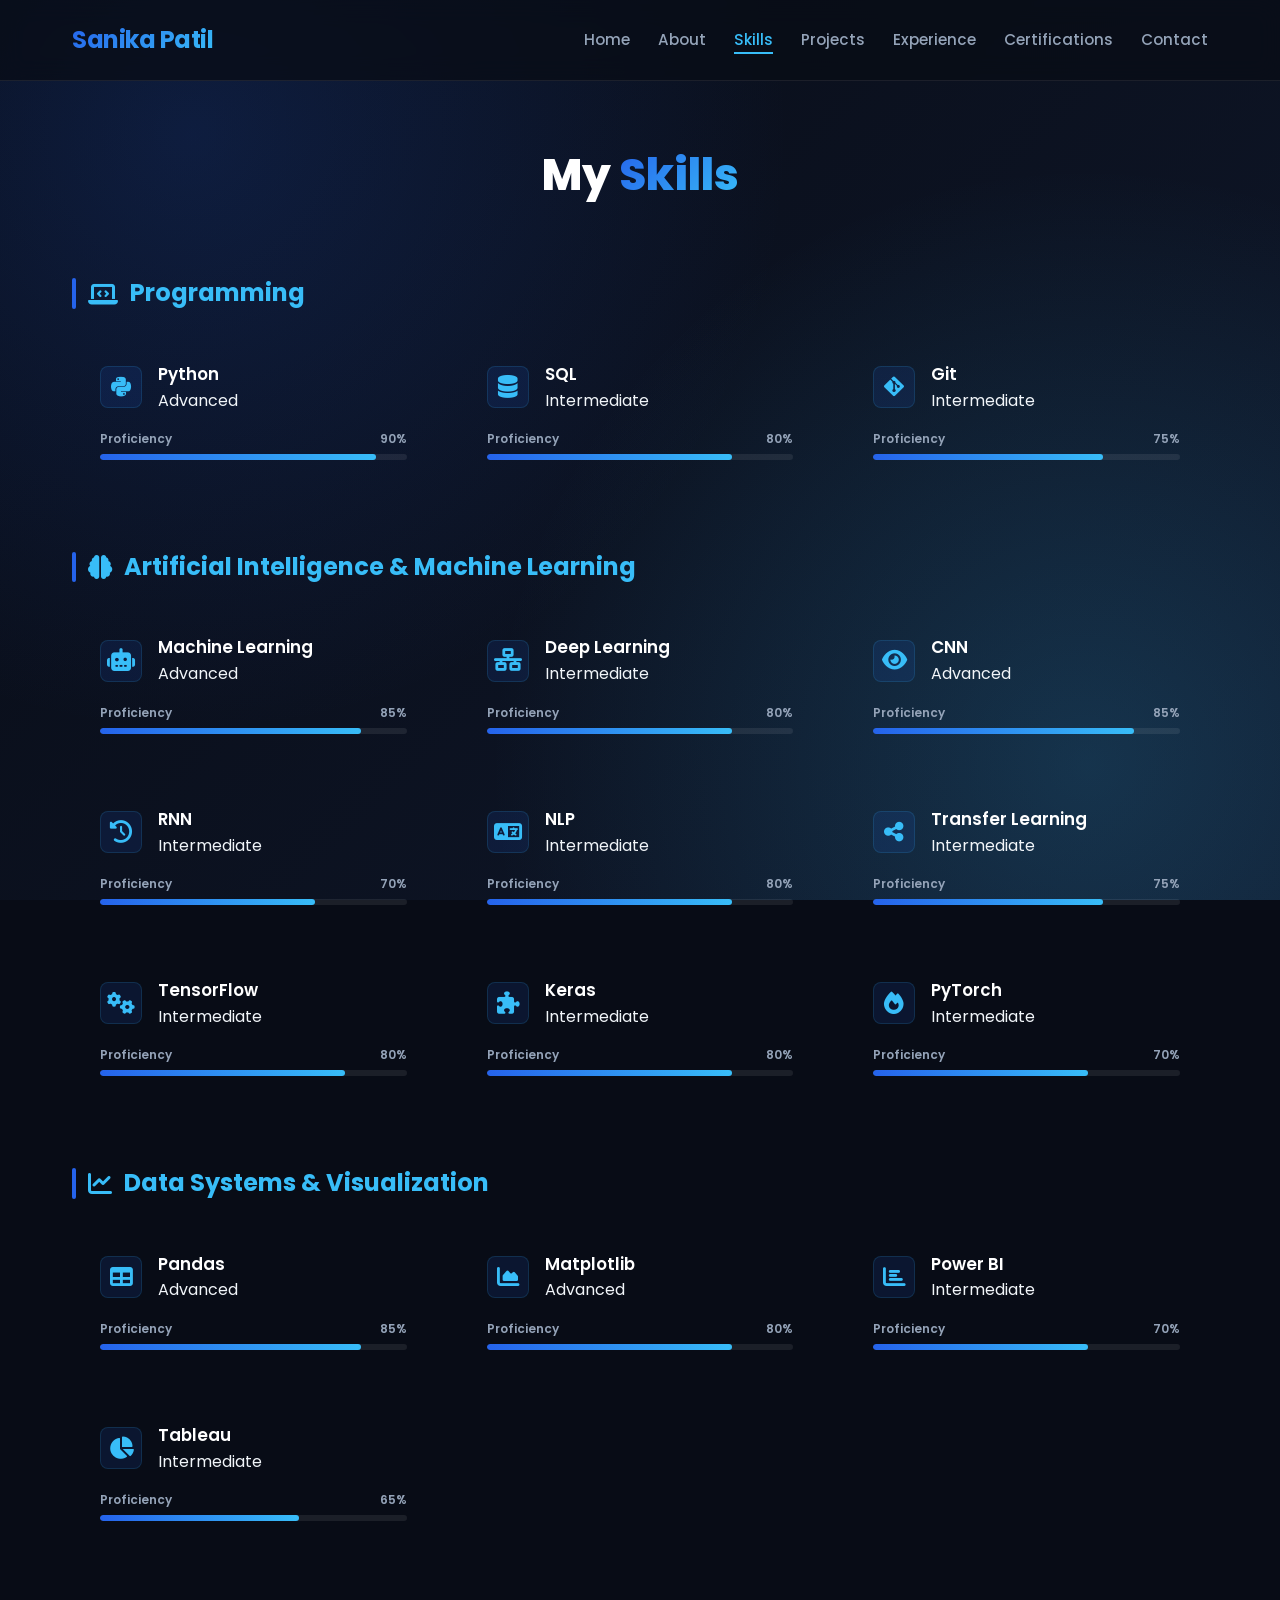
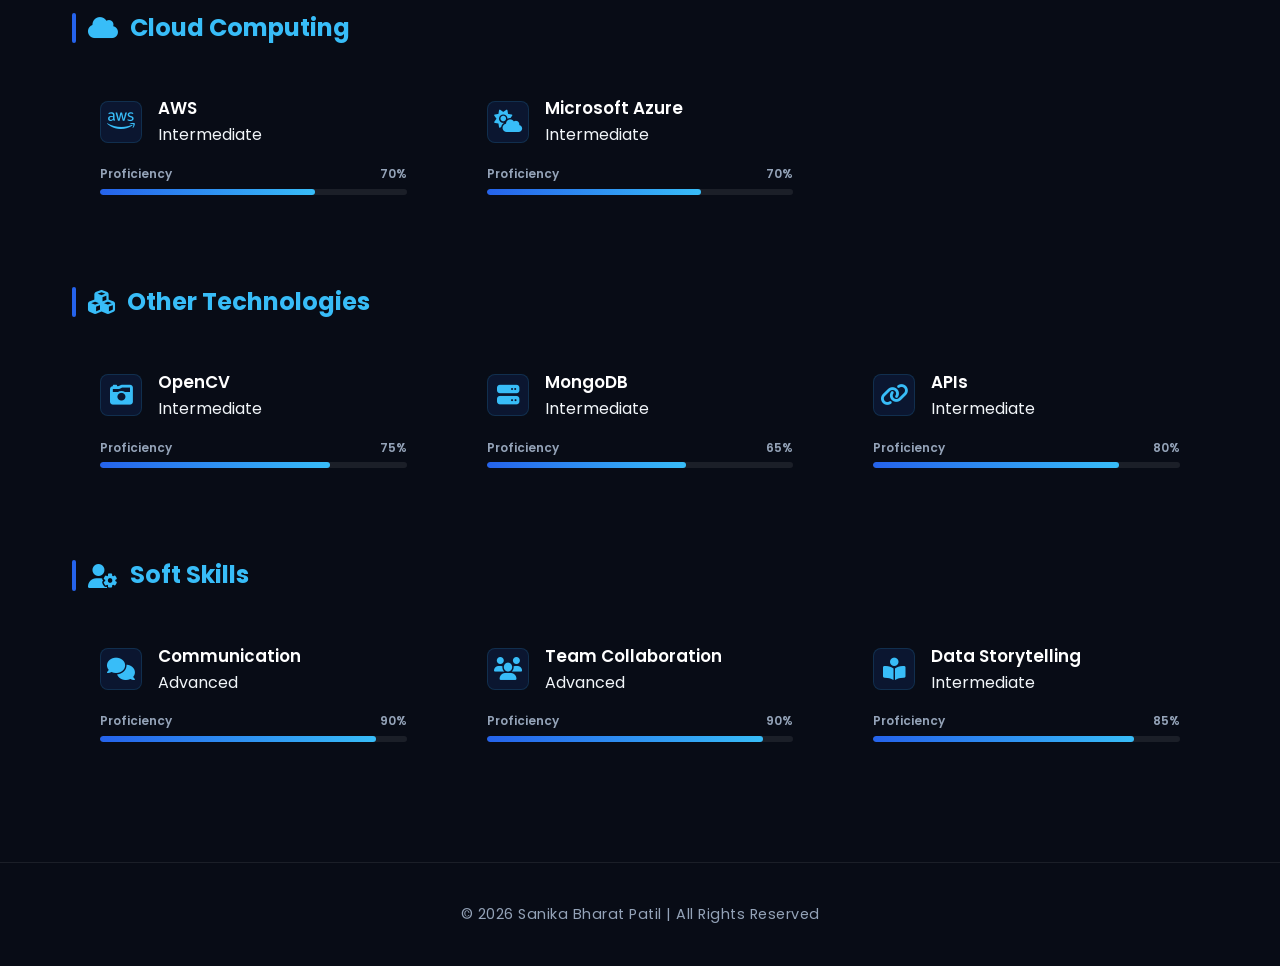
==== skills.html @ 0caca0ae "Initial portfolio upload" ====
<!DOCTYPE html>
<html lang="en">
<head>
    <meta charset="UTF-8">
    <meta name="viewport" content="width=device-width, initial-scale=1.0">
    <meta name="description" content="Technical and soft skills of Sanika Bharat Patil: AI/ML, Python, Cloud computing, Data systems.">
    <title>Skills | Sanika Bharat Patil</title>
    
    <!-- Custom CSS Link -->
    <link rel="stylesheet" href="css/style.css">
    
    <!-- Font Awesome CDN for Icons -->
    <link rel="stylesheet" href="https://cdnjs.cloudflare.com/ajax/libs/font-awesome/6.4.0/css/all.min.css" integrity="sha512-iecdLmaskl7CVkqkXNQ/ZH/XLlvWZOJyj7Yy7tcenmpD1ypASozpmT/E0iPtmFIB46ZmdtAc9eNBvH0H/ZpiBw==" crossorigin="anonymous" referrerpolicy="no-referrer" />
</head>
<body>

    <!-- Navigation Header -->
    <header class="navbar">
        <div class="container navbar-container">
            <a href="index.html" class="logo text-gradient-blue">Sanika Patil</a>
            
            <!-- Checkbox Hack for Mobile Menu -->
            <input type="checkbox" id="menu-toggle" class="menu-toggle">
            <label for="menu-toggle" class="menu-btn">
                <span></span>
                <span></span>
                <span></span>
            </label>

            <ul class="nav-links">
                <li><a href="index.html">Home</a></li>
                <li><a href="about.html">About</a></li>
                <li><a href="skills.html" class="active">Skills</a></li>
                <li><a href="projects.html">Projects</a></li>
                <li><a href="experience.html">Experience</a></li>
                <li><a href="certifications.html">Certifications</a></li>
                <li><a href="contact.html">Contact</a></li>
            </ul>
        </div>
    </header>

    <main>
        
        <!-- PAGE HEADER -->
        <header class="page-header">
            <div class="container">
                <h1>My <span class="text-gradient-blue">Skills</span></h1>
            </div>
        </header>

        <!-- SKILLS CONTAINER -->
        <section style="padding: 2rem 0 6rem 0;">
            <div class="container skills-section-container">
                
                <!-- Programming Category -->
                <div class="skills-category-block">
                    <h2><i class="fa-solid fa-laptop-code"></i> Programming</h2>
                    <div class="skills-grid">
                        
                        <!-- Python -->
                        <div class="skill-detail-card glass-card">
                            <div class="skill-header">
                                <div class="skill-icon-box"><i class="fa-brands fa-python"></i></div>
                                <div class="skill-info-text">
                                    <h3>Python</h3>
                                    <span class="skill-level-text">Advanced</span>
                                </div>
                            </div>
                            <div class="skill-progress-container">
                                <div class="progress-label-row"><span>Proficiency</span><span>90%</span></div>
                                <div class="progress-bar-track"><div class="progress-bar-fill" style="width: 90%;"></div></div>
                            </div>
                        </div>

                        <!-- SQL -->
                        <div class="skill-detail-card glass-card">
                            <div class="skill-header">
                                <div class="skill-icon-box"><i class="fa-solid fa-database"></i></div>
                                <div class="skill-info-text">
                                    <h3>SQL</h3>
                                    <span class="skill-level-text">Intermediate</span>
                                </div>
                            </div>
                            <div class="skill-progress-container">
                                <div class="progress-label-row"><span>Proficiency</span><span>80%</span></div>
                                <div class="progress-bar-track"><div class="progress-bar-fill" style="width: 80%;"></div></div>
                            </div>
                        </div>

                        <!-- Git -->
                        <div class="skill-detail-card glass-card">
                            <div class="skill-header">
                                <div class="skill-icon-box"><i class="fa-brands fa-git-alt"></i></div>
                                <div class="skill-info-text">
                                    <h3>Git</h3>
                                    <span class="skill-level-text">Intermediate</span>
                                </div>
                            </div>
                            <div class="skill-progress-container">
                                <div class="progress-label-row"><span>Proficiency</span><span>75%</span></div>
                                <div class="progress-bar-track"><div class="progress-bar-fill" style="width: 75%;"></div></div>
                            </div>
                        </div>

                    </div>
                </div>

                <!-- AI/ML Category -->
                <div class="skills-category-block">
                    <h2><i class="fa-solid fa-brain"></i> Artificial Intelligence & Machine Learning</h2>
                    <div class="skills-grid">
                        
                        <!-- Machine Learning -->
                        <div class="skill-detail-card glass-card">
                            <div class="skill-header">
                                <div class="skill-icon-box"><i class="fa-solid fa-robot"></i></div>
                                <div class="skill-info-text">
                                    <h3>Machine Learning</h3>
                                    <span class="skill-level-text">Advanced</span>
                                </div>
                            </div>
                            <div class="skill-progress-container">
                                <div class="progress-label-row"><span>Proficiency</span><span>85%</span></div>
                                <div class="progress-bar-track"><div class="progress-bar-fill" style="width: 85%;"></div></div>
                            </div>
                        </div>

                        <!-- Deep Learning -->
                        <div class="skill-detail-card glass-card">
                            <div class="skill-header">
                                <div class="skill-icon-box"><i class="fa-solid fa-network-wired"></i></div>
                                <div class="skill-info-text">
                                    <h3>Deep Learning</h3>
                                    <span class="skill-level-text">Intermediate</span>
                                </div>
                            </div>
                            <div class="skill-progress-container">
                                <div class="progress-label-row"><span>Proficiency</span><span>80%</span></div>
                                <div class="progress-bar-track"><div class="progress-bar-fill" style="width: 80%;"></div></div>
                            </div>
                        </div>

                        <!-- CNN -->
                        <div class="skill-detail-card glass-card">
                            <div class="skill-header">
                                <div class="skill-icon-box"><i class="fa-solid fa-eye"></i></div>
                                <div class="skill-info-text">
                                    <h3>CNN</h3>
                                    <span class="skill-level-text">Advanced</span>
                                </div>
                            </div>
                            <div class="skill-progress-container">
                                <div class="progress-label-row"><span>Proficiency</span><span>85%</span></div>
                                <div class="progress-bar-track"><div class="progress-bar-fill" style="width: 85%;"></div></div>
                            </div>
                        </div>

                        <!-- RNN -->
                        <div class="skill-detail-card glass-card">
                            <div class="skill-header">
                                <div class="skill-icon-box"><i class="fa-solid fa-clock-rotate-left"></i></div>
                                <div class="skill-info-text">
                                    <h3>RNN</h3>
                                    <span class="skill-level-text">Intermediate</span>
                                </div>
                            </div>
                            <div class="skill-progress-container">
                                <div class="progress-label-row"><span>Proficiency</span><span>70%</span></div>
                                <div class="progress-bar-track"><div class="progress-bar-fill" style="width: 70%;"></div></div>
                            </div>
                        </div>

                        <!-- NLP -->
                        <div class="skill-detail-card glass-card">
                            <div class="skill-header">
                                <div class="skill-icon-box"><i class="fa-solid fa-language"></i></div>
                                <div class="skill-info-text">
                                    <h3>NLP</h3>
                                    <span class="skill-level-text">Intermediate</span>
                                </div>
                            </div>
                            <div class="skill-progress-container">
                                <div class="progress-label-row"><span>Proficiency</span><span>80%</span></div>
                                <div class="progress-bar-track"><div class="progress-bar-fill" style="width: 80%;"></div></div>
                            </div>
                        </div>

                        <!-- Transfer Learning -->
                        <div class="skill-detail-card glass-card">
                            <div class="skill-header">
                                <div class="skill-icon-box"><i class="fa-solid fa-share-nodes"></i></div>
                                <div class="skill-info-text">
                                    <h3>Transfer Learning</h3>
                                    <span class="skill-level-text">Intermediate</span>
                                </div>
                            </div>
                            <div class="skill-progress-container">
                                <div class="progress-label-row"><span>Proficiency</span><span>75%</span></div>
                                <div class="progress-bar-track"><div class="progress-bar-fill" style="width: 75%;"></div></div>
                            </div>
                        </div>

                        <!-- TensorFlow -->
                        <div class="skill-detail-card glass-card">
                            <div class="skill-header">
                                <div class="skill-icon-box"><i class="fa-solid fa-gears"></i></div>
                                <div class="skill-info-text">
                                    <h3>TensorFlow</h3>
                                    <span class="skill-level-text">Intermediate</span>
                                </div>
                            </div>
                            <div class="skill-progress-container">
                                <div class="progress-label-row"><span>Proficiency</span><span>80%</span></div>
                                <div class="progress-bar-track"><div class="progress-bar-fill" style="width: 80%;"></div></div>
                            </div>
                        </div>

                        <!-- Keras -->
                        <div class="skill-detail-card glass-card">
                            <div class="skill-header">
                                <div class="skill-icon-box"><i class="fa-solid fa-puzzle-piece"></i></div>
                                <div class="skill-info-text">
                                    <h3>Keras</h3>
                                    <span class="skill-level-text">Intermediate</span>
                                </div>
                            </div>
                            <div class="skill-progress-container">
                                <div class="progress-label-row"><span>Proficiency</span><span>80%</span></div>
                                <div class="progress-bar-track"><div class="progress-bar-fill" style="width: 80%;"></div></div>
                            </div>
                        </div>

                        <!-- PyTorch -->
                        <div class="skill-detail-card glass-card">
                            <div class="skill-header">
                                <div class="skill-icon-box"><i class="fa-solid fa-fire"></i></div>
                                <div class="skill-info-text">
                                    <h3>PyTorch</h3>
                                    <span class="skill-level-text">Intermediate</span>
                                </div>
                            </div>
                            <div class="skill-progress-container">
                                <div class="progress-label-row"><span>Proficiency</span><span>70%</span></div>
                                <div class="progress-bar-track"><div class="progress-bar-fill" style="width: 70%;"></div></div>
                            </div>
                        </div>

                    </div>
                </div>

                <!-- Data Category -->
                <div class="skills-category-block">
                    <h2><i class="fa-solid fa-chart-line"></i> Data Systems & Visualization</h2>
                    <div class="skills-grid">
                        
                        <!-- Pandas -->
                        <div class="skill-detail-card glass-card">
                            <div class="skill-header">
                                <div class="skill-icon-box"><i class="fa-solid fa-table"></i></div>
                                <div class="skill-info-text">
                                    <h3>Pandas</h3>
                                    <span class="skill-level-text">Advanced</span>
                                </div>
                            </div>
                            <div class="skill-progress-container">
                                <div class="progress-label-row"><span>Proficiency</span><span>85%</span></div>
                                <div class="progress-bar-track"><div class="progress-bar-fill" style="width: 85%;"></div></div>
                            </div>
                        </div>

                        <!-- Matplotlib -->
                        <div class="skill-detail-card glass-card">
                            <div class="skill-header">
                                <div class="skill-icon-box"><i class="fa-solid fa-chart-area"></i></div>
                                <div class="skill-info-text">
                                    <h3>Matplotlib</h3>
                                    <span class="skill-level-text">Advanced</span>
                                </div>
                            </div>
                            <div class="skill-progress-container">
                                <div class="progress-label-row"><span>Proficiency</span><span>80%</span></div>
                                <div class="progress-bar-track"><div class="progress-bar-fill" style="width: 80%;"></div></div>
                            </div>
                        </div>

                        <!-- Power BI -->
                        <div class="skill-detail-card glass-card">
                            <div class="skill-header">
                                <div class="skill-icon-box"><i class="fa-solid fa-chart-bar"></i></div>
                                <div class="skill-info-text">
                                    <h3>Power BI</h3>
                                    <span class="skill-level-text">Intermediate</span>
                                </div>
                            </div>
                            <div class="skill-progress-container">
                                <div class="progress-label-row"><span>Proficiency</span><span>70%</span></div>
                                <div class="progress-bar-track"><div class="progress-bar-fill" style="width: 70%;"></div></div>
                            </div>
                        </div>

                        <!-- Tableau -->
                        <div class="skill-detail-card glass-card">
                            <div class="skill-header">
                                <div class="skill-icon-box"><i class="fa-solid fa-chart-pie"></i></div>
                                <div class="skill-info-text">
                                    <h3>Tableau</h3>
                                    <span class="skill-level-text">Intermediate</span>
                                </div>
                            </div>
                            <div class="skill-progress-container">
                                <div class="progress-label-row"><span>Proficiency</span><span>65%</span></div>
                                <div class="progress-bar-track"><div class="progress-bar-fill" style="width: 65%;"></div></div>
                            </div>
                        </div>

                    </div>
                </div>

                <!-- Cloud Category -->
                <div class="skills-category-block">
                    <h2><i class="fa-solid fa-cloud"></i> Cloud Computing</h2>
                    <div class="skills-grid">
                        
                        <!-- AWS -->
                        <div class="skill-detail-card glass-card">
                            <div class="skill-header">
                                <div class="skill-icon-box"><i class="fa-brands fa-aws"></i></div>
                                <div class="skill-info-text">
                                    <h3>AWS</h3>
                                    <span class="skill-level-text">Intermediate</span>
                                </div>
                            </div>
                            <div class="skill-progress-container">
                                <div class="progress-label-row"><span>Proficiency</span><span>70%</span></div>
                                <div class="progress-bar-track"><div class="progress-bar-fill" style="width: 70%;"></div></div>
                            </div>
                        </div>

                        <!-- Azure -->
                        <div class="skill-detail-card glass-card">
                            <div class="skill-header">
                                <div class="skill-icon-box"><i class="fa-solid fa-cloud-sun"></i></div>
                                <div class="skill-info-text">
                                    <h3>Microsoft Azure</h3>
                                    <span class="skill-level-text">Intermediate</span>
                                </div>
                            </div>
                            <div class="skill-progress-container">
                                <div class="progress-label-row"><span>Proficiency</span><span>70%</span></div>
                                <div class="progress-bar-track"><div class="progress-bar-fill" style="width: 70%;"></div></div>
                            </div>
                        </div>

                    </div>
                </div>

                <!-- Other Category -->
                <div class="skills-category-block">
                    <h2><i class="fa-solid fa-cubes"></i> Other Technologies</h2>
                    <div class="skills-grid">
                        
                        <!-- OpenCV -->
                        <div class="skill-detail-card glass-card">
                            <div class="skill-header">
                                <div class="skill-icon-box"><i class="fa-solid fa-camera-retro"></i></div>
                                <div class="skill-info-text">
                                    <h3>OpenCV</h3>
                                    <span class="skill-level-text">Intermediate</span>
                                </div>
                            </div>
                            <div class="skill-progress-container">
                                <div class="progress-label-row"><span>Proficiency</span><span>75%</span></div>
                                <div class="progress-bar-track"><div class="progress-bar-fill" style="width: 75%;"></div></div>
                            </div>
                        </div>

                        <!-- MongoDB -->
                        <div class="skill-detail-card glass-card">
                            <div class="skill-header">
                                <div class="skill-icon-box"><i class="fa-solid fa-server"></i></div>
                                <div class="skill-info-text">
                                    <h3>MongoDB</h3>
                                    <span class="skill-level-text">Intermediate</span>
                                </div>
                            </div>
                            <div class="skill-progress-container">
                                <div class="progress-label-row"><span>Proficiency</span><span>65%</span></div>
                                <div class="progress-bar-track"><div class="progress-bar-fill" style="width: 65%;"></div></div>
                            </div>
                        </div>

                        <!-- APIs -->
                        <div class="skill-detail-card glass-card">
                            <div class="skill-header">
                                <div class="skill-icon-box"><i class="fa-solid fa-link"></i></div>
                                <div class="skill-info-text">
                                    <h3>APIs</h3>
                                    <span class="skill-level-text">Intermediate</span>
                                </div>
                            </div>
                            <div class="skill-progress-container">
                                <div class="progress-label-row"><span>Proficiency</span><span>80%</span></div>
                                <div class="progress-bar-track"><div class="progress-bar-fill" style="width: 80%;"></div></div>
                            </div>
                        </div>

                    </div>
                </div>

                <!-- Soft Skills Category -->
                <div class="skills-category-block">
                    <h2><i class="fa-solid fa-user-gear"></i> Soft Skills</h2>
                    <div class="skills-grid">
                        
                        <!-- Communication -->
                        <div class="skill-detail-card glass-card">
                            <div class="skill-header">
                                <div class="skill-icon-box"><i class="fa-solid fa-comments"></i></div>
                                <div class="skill-info-text">
                                    <h3>Communication</h3>
                                    <span class="skill-level-text">Advanced</span>
                                </div>
                            </div>
                            <div class="skill-progress-container">
                                <div class="progress-label-row"><span>Proficiency</span><span>90%</span></div>
                                <div class="progress-bar-track"><div class="progress-bar-fill" style="width: 90%;"></div></div>
                            </div>
                        </div>

                        <!-- Team Collaboration -->
                        <div class="skill-detail-card glass-card">
                            <div class="skill-header">
                                <div class="skill-icon-box"><i class="fa-solid fa-users"></i></div>
                                <div class="skill-info-text">
                                    <h3>Team Collaboration</h3>
                                    <span class="skill-level-text">Advanced</span>
                                </div>
                            </div>
                            <div class="skill-progress-container">
                                <div class="progress-label-row"><span>Proficiency</span><span>90%</span></div>
                                <div class="progress-bar-track"><div class="progress-bar-fill" style="width: 90%;"></div></div>
                            </div>
                        </div>

                        <!-- Data Storytelling -->
                        <div class="skill-detail-card glass-card">
                            <div class="skill-header">
                                <div class="skill-icon-box"><i class="fa-solid fa-book-open-reader"></i></div>
                                <div class="skill-info-text">
                                    <h3>Data Storytelling</h3>
                                    <span class="skill-level-text">Intermediate</span>
                                </div>
                            </div>
                            <div class="skill-progress-container">
                                <div class="progress-label-row"><span>Proficiency</span><span>85%</span></div>
                                <div class="progress-bar-track"><div class="progress-bar-fill" style="width: 85%;"></div></div>
                            </div>
                        </div>

                    </div>
                </div>

            </div>
        </section>

    </main>

    <!-- FOOTER -->
    <footer class="footer">
        <div class="container">
            <p>&copy; 2026 Sanika Bharat Patil | All Rights Reserved</p>
        </div>
    </footer>

</body>
</html>
---- css/style.css ----
/* 
   Master Style Sheet for Sanika Bharat Patil's Premium Multi-Page Portfolio Website
   Author: Antigravity - Expert UI Designer
   Description: Premium responsive dark styling with custom fonts, glassmorphism, hover animations, timelines, and progress bars.
*/

/* --- Google Fonts Import --- */
@import url('https://fonts.googleapis.com/css2?family=Poppins:wght@300;400;500;600;700;800&family=Inter:wght@300;400;500;600;700&display=swap');

/* --- Root Variables & Theme Tokens --- */
:root {
    /* Color Palette */
    --color-navy-dark: #080C16;
    --color-navy: #0F172A;
    --color-navy-light: #1E293B;
    --color-blue: #2563EB;
    --color-blue-hover: #1D4ED8;
    --color-sky: #38BDF8;
    --color-white: #FFFFFF;
    --color-gray-light: #F8FAFC;
    --color-text-primary: #F1F5F9;
    --color-text-secondary: #94A3B8;
    
    /* Glassmorphism Styles */
    --glass-bg: rgba(30, 41, 59, 0.45);
    --glass-border: rgba(255, 255, 255, 0.08);
    --glass-glow: rgba(56, 189, 248, 0.15);
    --glass-shadow: 0 8px 32px 0 rgba(0, 0, 0, 0.4);
    --glass-blur: blur(12px);

    /* Layout & Spacing */
    --font-heading: 'Poppins', sans-serif;
    --font-body: 'Poppins', sans-serif; /* Poppins requested as main font */
    --transition-smooth: all 0.3s cubic-bezier(0.4, 0, 0.2, 1);
    --border-radius-sm: 8px;
    --border-radius-md: 16px;
    --border-radius-lg: 24px;
}

/* --- CSS Reset & Base Styles --- */
* {
    margin: 0;
    padding: 0;
    box-sizing: border-box;
}

html {
    scroll-behavior: smooth;
    font-size: 16px;
}

body {
    background-color: var(--color-navy-dark);
    color: var(--color-text-primary);
    font-family: var(--font-body);
    line-height: 1.6;
    overflow-x: hidden;
    display: flex;
    flex-direction: column;
    min-height: 100vh;
    position: relative;
    /* Soft mesh gradient background */
    background-image: 
        radial-gradient(circle at 15% 15%, rgba(37, 99, 235, 0.18) 0%, transparent 45%),
        radial-gradient(circle at 85% 85%, rgba(56, 189, 248, 0.18) 0%, transparent 45%),
        linear-gradient(135deg, var(--color-navy-dark) 0%, var(--color-navy) 100%);
    background-attachment: fixed;
}

/* Scrollbar Styling */
::-webkit-scrollbar {
    width: 10px;
}
::-webkit-scrollbar-track {
    background: var(--color-navy-dark);
}
::-webkit-scrollbar-thumb {
    background: var(--color-navy-light);
    border-radius: 5px;
    border: 2px solid var(--color-navy-dark);
}
::-webkit-scrollbar-thumb:hover {
    background: var(--color-sky);
}

/* --- Layout Containers --- */
.container {
    max-width: 1200px;
    margin: 0 auto;
    padding: 0 2rem;
    width: 100%;
}

section {
    padding: 6.5rem 0;
}

.section-title {
    font-family: var(--font-heading);
    font-size: 2.25rem;
    font-weight: 700;
    text-align: center;
    margin-bottom: 3rem;
    position: relative;
    color: var(--color-white);
    letter-spacing: -0.5px;
}

.section-title::after {
    content: '';
    display: block;
    width: 60px;
    height: 4px;
    background: linear-gradient(90deg, var(--color-blue), var(--color-sky));
    margin: 0.75rem auto 0;
    border-radius: 2px;
}

/* --- Typography Utilities --- */
.text-gradient {
    background: linear-gradient(135deg, var(--color-white) 40%, var(--color-sky) 100%);
    -webkit-background-clip: text;
    -webkit-text-fill-color: transparent;
}

.text-gradient-blue {
    background: linear-gradient(135deg, var(--color-blue) 0%, var(--color-sky) 100%);
    -webkit-background-clip: text;
    -webkit-text-fill-color: transparent;
}

/* --- Navigation Header --- */
.navbar {
    position: fixed;
    top: 0;
    left: 0;
    width: 100%;
    z-index: 1000;
    backdrop-filter: var(--glass-blur);
    -webkit-backdrop-filter: var(--glass-blur);
    background: rgba(8, 12, 22, 0.75);
    border-bottom: 1px solid var(--glass-border);
    transition: var(--transition-smooth);
}

.navbar-container {
    display: flex;
    justify-content: space-between;
    align-items: center;
    height: 80px;
    position: relative;
}

.logo {
    font-family: var(--font-heading);
    font-size: 1.5rem;
    font-weight: 700;
    text-decoration: none;
    letter-spacing: -0.5px;
}

/* CSS-Only Hamburger Menu Configuration */
.menu-toggle {
    display: none;
}

.menu-btn {
    display: none;
    cursor: pointer;
    flex-direction: column;
    justify-content: space-between;
    width: 24px;
    height: 18px;
    z-index: 1002;
}

.menu-btn span {
    display: block;
    height: 2px;
    width: 100%;
    background-color: var(--color-white);
    border-radius: 2px;
    transition: var(--transition-smooth);
}

.nav-links {
    display: flex;
    list-style: none;
    gap: 1.75rem;
}

.nav-links a {
    text-decoration: none;
    color: var(--color-text-secondary);
    font-weight: 500;
    font-size: 0.95rem;
    transition: var(--transition-smooth);
    position: relative;
    padding: 0.25rem 0;
}

.nav-links a:hover,
.nav-links a.active {
    color: var(--color-sky);
}

/* Navigation Line Hover Animation */
.nav-links a::after {
    content: '';
    position: absolute;
    width: 0;
    height: 2px;
    bottom: 0;
    left: 0;
    background-color: var(--color-sky);
    transition: var(--transition-smooth);
}

.nav-links a:hover::after,
.nav-links a.active::after {
    width: 100%;
}

/* --- Buttons --- */
.btn {
    display: inline-flex;
    align-items: center;
    justify-content: center;
    gap: 0.75rem;
    padding: 0.8rem 1.8rem;
    border-radius: var(--border-radius-md);
    font-size: 1rem;
    font-weight: 600;
    text-decoration: none;
    cursor: pointer;
    transition: var(--transition-smooth);
}

.btn-primary {
    background: linear-gradient(135deg, var(--color-blue) 0%, #1d4ed8 100%);
    color: var(--color-white);
    border: none;
    box-shadow: 0 4px 14px rgba(37, 99, 235, 0.3);
}

.btn-primary:hover {
    transform: translateY(-2px);
    box-shadow: 0 6px 20px rgba(37, 99, 235, 0.5);
    background: linear-gradient(135deg, #1d4ed8 0%, var(--color-blue) 100%);
}

.btn-secondary {
    background: var(--glass-bg);
    color: var(--color-white);
    border: 1px solid var(--glass-border);
    backdrop-filter: var(--glass-blur);
    -webkit-backdrop-filter: var(--glass-blur);
}

.btn-secondary:hover {
    background: rgba(255, 255, 255, 0.08);
    border-color: var(--color-sky);
    transform: translateY(-2px);
    color: var(--color-sky);
}

/* --- HOME PAGE SPECIFIC STYLES --- */
.hero {
    min-height: calc(100vh - 80px);
    display: flex;
    align-items: center;
    padding-top: 100px;
    position: relative;
}

.hero-grid {
    display: grid;
    grid-template-columns: 1.2fr 1fr;
    gap: 4rem;
    align-items: center;
}

.hero-content {
    display: flex;
    flex-direction: column;
    gap: 1.5rem;
}

.hero-subtitle {
    font-family: var(--font-heading);
    font-size: 1.1rem;
    font-weight: 600;
    color: var(--color-sky);
    text-transform: uppercase;
    letter-spacing: 2px;
}

.hero-title {
    font-family: var(--font-heading);
    font-size: 3.5rem;
    font-weight: 800;
    line-height: 1.15;
    letter-spacing: -1px;
}

.hero-description {
    font-size: 1.1rem;
    color: var(--color-text-secondary);
    max-width: 550px;
}

.hero-buttons {
    display: flex;
    gap: 1.25rem;
    margin-top: 1rem;
}

/* Instagram-style profile picture (DP) */
.profile-dp-container {
    display: flex;
    justify-content: center;
    align-items: center;
}

.profile-dp {
    width: 320px;
    height: 320px;
    border-radius: 50%;
    overflow: hidden;
    padding: 6px;
    background: linear-gradient(45deg, #f09433 0%, #e6683c 25%, #dc2743 50%, #cc2366 75%, #bc1888 100%);
    box-shadow: 0 10px 30px rgba(0, 0, 0, 0.4);
    transition: var(--transition-smooth);
    cursor: pointer;
}

.profile-dp:hover {
    transform: rotate(3deg) scale(1.03);
    box-shadow: 0 15px 40px rgba(220, 39, 67, 0.4);
}

.profile-dp img {
    width: 100%;
    height: 100%;
    object-fit: cover;
    border-radius: 50%;
    border: 4px solid var(--color-white);
    display: block;
    transition: var(--transition-smooth);
}

.profile-dp:hover img {
    transform: scale(1.08);
}

/* Social Gallery Grid Section */
.gallery-section {
    padding: 5rem 0;
}

.gallery-grid {
    display: grid;
    grid-template-columns: repeat(3, 1fr);
    gap: 2rem;
    margin-top: 1rem;
}

.gallery-card {
    position: relative;
    aspect-ratio: 1; /* Square */
    border-radius: var(--border-radius-md);
    overflow: hidden;
    border: 1px solid var(--glass-border);
    box-shadow: var(--glass-shadow);
    cursor: pointer;
}

.gallery-card img {
    width: 100%;
    height: 100%;
    object-fit: cover;
    display: block;
    transition: var(--transition-smooth);
}

.gallery-card::after {
    content: '';
    position: absolute;
    top: 0;
    left: 0;
    width: 100%;
    height: 100%;
    background: linear-gradient(180deg, transparent 65%, rgba(15, 23, 42, 0.8) 100%);
    opacity: 0.6;
    transition: var(--transition-smooth);
}

.gallery-card:hover img {
    transform: scale(1.08);
}

.gallery-card:hover::after {
    opacity: 0.9;
}

.gallery-card-content {
    position: absolute;
    bottom: 1.25rem;
    left: 1.25rem;
    z-index: 2;
    pointer-events: none;
}

.gallery-card-content span {
    font-size: 0.8rem;
    text-transform: uppercase;
    letter-spacing: 1px;
    color: var(--color-sky);
    font-weight: 600;
}

/* --- ABOUT PAGE SPECIFIC STYLES --- */
.page-header {
    padding-top: 140px;
    padding-bottom: 2rem;
    text-align: center;
}

.page-header h1 {
    font-family: var(--font-heading);
    font-size: 2.75rem;
    font-weight: 800;
    color: var(--color-white);
}

.about-intro-grid {
    display: grid;
    grid-template-columns: 1fr;
    gap: 3rem;
    margin-bottom: 4rem;
}

.about-intro-card {
    padding: 3rem;
}

.about-intro-card h2 {
    font-family: var(--font-heading);
    font-size: 1.6rem;
    margin-bottom: 1.25rem;
    color: var(--color-sky);
    display: flex;
    align-items: center;
    gap: 0.75rem;
}

.about-intro-card p {
    color: var(--color-text-secondary);
    margin-bottom: 1.25rem;
    font-size: 1.05rem;
}

/* Timeline design for Education & Experience */
.timeline {
    position: relative;
    max-width: 800px;
    margin: 2rem auto 0;
    padding-left: 2.5rem;
}

.timeline::before {
    content: '';
    position: absolute;
    left: 9px;
    top: 0;
    bottom: 0;
    width: 2px;
    background: linear-gradient(180deg, var(--color-blue), var(--color-sky));
}

.timeline-item {
    position: relative;
    margin-bottom: 3rem;
}

.timeline-item::before {
    content: '';
    position: absolute;
    left: -32px;
    top: 6px;
    width: 16px;
    height: 16px;
    border-radius: 50%;
    background: var(--color-navy-dark);
    border: 3px solid var(--color-sky);
    box-shadow: 0 0 12px var(--color-sky);
    z-index: 2;
    transition: var(--transition-smooth);
}

.timeline-item:hover::before {
    background: var(--color-sky);
    box-shadow: 0 0 18px var(--color-sky);
}

.timeline-content {
    padding: 2rem;
    display: flex;
    flex-direction: column;
}

.timeline-date {
    font-size: 0.85rem;
    color: var(--color-sky);
    font-weight: 700;
    text-transform: uppercase;
    letter-spacing: 1px;
    margin-bottom: 0.5rem;
}

.timeline-content h3 {
    font-family: var(--font-heading);
    font-size: 1.35rem;
    font-weight: 600;
    margin-bottom: 0.5rem;
    color: var(--color-white);
}

.timeline-content h4 {
    font-size: 1rem;
    color: var(--color-text-secondary);
    margin-bottom: 1rem;
    font-weight: 500;
}

.timeline-content p {
    font-size: 0.95rem;
    color: var(--color-text-secondary);
}

/* Timeline detail highlights */
.timeline-details {
    list-style: none;
    margin-top: 0.5rem;
}

.timeline-details li {
    font-size: 0.9rem;
    color: var(--color-text-secondary);
    margin-bottom: 0.5rem;
    padding-left: 1.25rem;
    position: relative;
}

.timeline-details li::before {
    content: '▪';
    position: absolute;
    left: 0;
    color: var(--color-sky);
}

/* Hobbies block Grid */
.about-hobbies-grid {
    display: grid;
    grid-template-columns: repeat(4, 1fr);
    gap: 1.5rem;
    margin-top: 1.5rem;
}

.hobby-card {
    padding: 1.5rem;
    text-align: center;
    display: flex;
    flex-direction: column;
    align-items: center;
    gap: 0.75rem;
}

.hobby-card:hover {
    transform: translateY(-5px);
    border-color: var(--color-sky);
    box-shadow: 0 8px 25px rgba(56, 189, 248, 0.1);
}

.hobby-card i {
    font-size: 1.8rem;
    color: var(--color-sky);
}

.hobby-card span {
    font-weight: 600;
    font-size: 0.95rem;
    color: var(--color-white);
}

/* --- SKILLS PAGE SPECIFIC STYLES --- */
.skills-section-container {
    display: flex;
    flex-direction: column;
    gap: 4rem;
}

.skills-category-block h2 {
    font-family: var(--font-heading);
    font-size: 1.5rem;
    color: var(--color-sky);
    margin-bottom: 1.5rem;
    display: flex;
    align-items: center;
    gap: 0.75rem;
    position: relative;
    padding-left: 1rem;
}

.skills-category-block h2::before {
    content: '';
    position: absolute;
    left: 0;
    top: 4px;
    bottom: 4px;
    width: 4px;
    background: var(--color-blue);
    border-radius: 2px;
}

.skills-grid {
    display: grid;
    grid-template-columns: repeat(3, 1fr);
    gap: 1.5rem;
}

.skill-detail-card {
    padding: 1.5rem 1.75rem;
    display: flex;
    flex-direction: column;
    align-items: flex-start;
}

.skill-detail-card:hover {
    transform: translateY(-5px);
    border-color: var(--color-sky);
    box-shadow: 0 10px 25px var(--glass-glow);
}

.skill-header {
    display: flex;
    align-items: center;
    gap: 1rem;
    margin-bottom: 1rem;
    width: 100%;
}

.skill-icon-box {
    width: 42px;
    height: 42px;
    border-radius: var(--border-radius-sm);
    background: rgba(37, 99, 235, 0.12);
    display: flex;
    align-items: center;
    justify-content: center;
    font-size: 1.4rem;
    color: var(--color-sky);
    border: 1px solid rgba(56, 189, 248, 0.15);
}

.skill-detail-card:hover .skill-icon-box {
    background: var(--color-blue);
    color: var(--color-white);
}

.skill-info-text h3 {
    font-family: var(--font-heading);
    font-size: 1.05rem;
    font-weight: 600;
    color: var(--color-white);
}

.skill-progress-container {
    width: 100%;
    margin-top: auto;
}

.progress-label-row {
    display: flex;
    justify-content: space-between;
    font-size: 0.75rem;
    font-weight: 600;
    margin-bottom: 0.35rem;
    color: var(--color-text-secondary);
}

.progress-bar-track {
    width: 100%;
    height: 6px;
    background: rgba(255, 255, 255, 0.08);
    border-radius: 50px;
    overflow: hidden;
    position: relative;
}

.progress-bar-fill {
    height: 100%;
    border-radius: 50px;
    background: linear-gradient(90deg, var(--color-blue) 0%, var(--color-sky) 100%);
    position: absolute;
    left: 0;
    top: 0;
}

/* --- PROJECTS PAGE SPECIFIC STYLES --- */
.projects-grid {
    display: grid;
    grid-template-columns: repeat(3, 1fr);
    gap: 2.5rem;
}

.project-card {
    overflow: hidden;
    display: flex;
    flex-direction: column;
    height: 100%;
}

.project-card:hover {
    transform: translateY(-10px);
    border-color: var(--color-sky);
    box-shadow: 0 16px 45px rgba(0, 0, 0, 0.4), 0 0 20px rgba(37, 99, 235, 0.15);
}

.project-image-box {
    position: relative;
    overflow: hidden;
    aspect-ratio: 16/11;
    border-bottom: 1px solid var(--glass-border);
}

.project-image {
    width: 100%;
    height: 100%;
    object-fit: cover;
    transition: transform 0.5s ease;
}

.project-card:hover .project-image {
    transform: scale(1.06);
}

.project-info {
    padding: 2rem;
    display: flex;
    flex-direction: column;
    flex-grow: 1;
}

.project-info h3 {
    font-family: var(--font-heading);
    font-size: 1.3rem;
    font-weight: 600;
    margin-bottom: 0.75rem;
    color: var(--color-white);
}

.project-info p {
    color: var(--color-text-secondary);
    font-size: 0.95rem;
    margin-bottom: 1.5rem;
    line-height: 1.6;
    flex-grow: 1;
}

.project-tags {
    display: flex;
    flex-wrap: wrap;
    gap: 0.5rem;
}

.project-tag {
    font-size: 0.75rem;
    font-weight: 600;
    padding: 0.25rem 0.75rem;
    border-radius: 50px;
    background: rgba(56, 189, 248, 0.08);
    color: var(--color-sky);
    border: 1px solid rgba(56, 189, 248, 0.15);
}

/* --- CERTIFICATIONS SPECIFIC STYLES --- */
.certifications-grid {
    display: grid;
    grid-template-columns: repeat(2, 1fr);
    gap: 2rem;
}

.certification-card {
    padding: 2.25rem 2rem;
    display: flex;
    gap: 1.5rem;
    align-items: flex-start;
}

.certification-card:hover {
    transform: translateY(-5px);
    border-color: var(--color-sky);
    box-shadow: 0 10px 30px var(--glass-glow);
}

.cert-badge-wrapper {
    flex-shrink: 0;
    width: 60px;
    height: 60px;
    border-radius: 50%;
    background: linear-gradient(135deg, rgba(37, 99, 235, 0.2) 0%, rgba(56, 189, 248, 0.2) 100%);
    border: 1px solid rgba(56, 189, 248, 0.3);
    display: flex;
    align-items: center;
    justify-content: center;
    font-size: 1.6rem;
    color: var(--color-sky);
    box-shadow: 0 0 15px rgba(56, 189, 248, 0.1);
}

.certification-card:hover .cert-badge-wrapper {
    background: linear-gradient(135deg, var(--color-blue) 0%, var(--color-sky) 100%);
    color: var(--color-white);
    box-shadow: 0 0 20px rgba(56, 189, 248, 0.3);
}

.cert-info h3 {
    font-family: var(--font-heading);
    font-size: 1.25rem;
    font-weight: 600;
    color: var(--color-white);
    margin-bottom: 0.5rem;
}

.cert-info p {
    font-size: 0.95rem;
    color: var(--color-text-secondary);
}

/* --- CONTACT PAGE SPECIFIC STYLES --- */
.contact-grid {
    display: grid;
    grid-template-columns: 1.2fr 1fr;
    gap: 3rem;
    margin-top: 2rem;
}

.contact-card-group {
    display: flex;
    flex-direction: column;
    gap: 1.5rem;
}

.contact-detail-card {
    padding: 1.5rem 2rem;
    display: flex;
    align-items: center;
    gap: 1.5rem;
    text-decoration: none;
    color: var(--color-text-primary);
}

.contact-detail-card:hover {
    border-color: var(--color-sky);
    transform: translateX(8px);
    background: rgba(30, 41, 59, 0.6);
}

.contact-icon-wrapper {
    width: 50px;
    height: 50px;
    border-radius: 50%;
    background: rgba(56, 189, 248, 0.1);
    color: var(--color-sky);
    display: flex;
    align-items: center;
    justify-content: center;
    font-size: 1.2rem;
    transition: var(--transition-smooth);
    border: 1px solid rgba(56, 189, 248, 0.15);
}

.contact-detail-card:hover .contact-icon-wrapper {
    background: var(--color-sky);
    color: var(--color-navy-dark);
}

.contact-text-box {
    display: flex;
    flex-direction: column;
}

.contact-text-box h3 {
    font-size: 0.8rem;
    text-transform: uppercase;
    letter-spacing: 1.5px;
    color: var(--color-text-secondary);
}

.contact-text-box span {
    font-size: 1.05rem;
    font-weight: 500;
    color: var(--color-white);
}

/* Social link buttons */
.social-connect-card {
    padding: 3rem 2.5rem;
    display: flex;
    flex-direction: column;
    justify-content: center;
    text-align: center;
    height: 100%;
}

.social-connect-card h2 {
    font-family: var(--font-heading);
    font-size: 1.6rem;
    margin-bottom: 1.5rem;
    color: var(--color-white);
}

.social-connect-card p {
    color: var(--color-text-secondary);
    font-size: 0.95rem;
    margin-bottom: 2rem;
}

.social-links-grid {
    display: grid;
    grid-template-columns: 1fr 1fr;
    gap: 1.25rem;
}

.social-badge {
    padding: 1.25rem;
    display: flex;
    flex-direction: column;
    align-items: center;
    gap: 0.75rem;
    text-decoration: none;
    color: var(--color-white);
    background: rgba(15, 23, 42, 0.35);
    border: 1px solid var(--glass-border);
    border-radius: var(--border-radius-md);
    transition: var(--transition-smooth);
}

.social-badge:hover {
    transform: translateY(-5px);
    border-color: var(--color-sky);
    background: rgba(15, 23, 42, 0.6);
}

.social-badge i {
    font-size: 2rem;
    transition: var(--transition-smooth);
}

.social-badge-linkedin:hover i {
    color: #0077b5;
}

.social-badge-github:hover i {
    color: #ffffff;
}

.social-badge span {
    font-size: 0.85rem;
    font-weight: 600;
}

/* --- Section 6: Footer --- */
.footer {
    padding: 2.5rem 0;
    border-top: 1px solid var(--glass-border);
    background: var(--color-navy-dark);
    text-align: center;
    margin-top: auto;
}

.footer p {
    font-size: 0.9rem;
    color: var(--color-text-secondary);
    letter-spacing: 0.5px;
}

/* --- RESPONSIVE DESIGN (MEDIA QUERIES) --- */

/* Desktop / Laptop Layouts (max-width: 1200px) */
@media screen and (max-width: 1200px) {
    .container {
        padding: 0 1.5rem;
    }
}

/* Tablet Layout (max-width: 1024px) */
@media screen and (max-width: 1024px) {
    html {
        font-size: 15px;
    }

    /* Show hamburger menu toggle and label */
    .menu-btn {
        display: flex;
    }

    /* Hide desktop nav, position absolute as dropdown */
    .nav-links {
        display: none;
        position: absolute;
        top: 80px;
        left: 0;
        width: 100%;
        background: rgba(8, 12, 22, 0.96);
        backdrop-filter: var(--glass-blur);
        border-bottom: 1px solid var(--glass-border);
        flex-direction: column;
        align-items: center;
        padding: 2rem 0;
        gap: 1.5rem;
        z-index: 1001;
        box-shadow: 0 10px 20px rgba(0, 0, 0, 0.5);
    }

    /* Trigger dropdown when checked */
    .menu-toggle:checked ~ .nav-links {
        display: flex;
    }

    /* Animate menu icon into an X */
    .menu-toggle:checked ~ .menu-btn span:nth-child(1) {
        transform: translateY(8px) rotate(45deg);
    }
    .menu-toggle:checked ~ .menu-btn span:nth-child(2) {
        opacity: 0;
    }
    .menu-toggle:checked ~ .menu-btn span:nth-child(3) {
        transform: translateY(-8px) rotate(-45deg);
    }

    .hero {
        padding-top: 120px;
        min-height: auto;
    }

    .page-header {
        padding-top: 140px;
    }

    .hero-grid {
        gap: 2.5rem;
    }

    .profile-dp {
        width: 280px;
        height: 280px;
    }

    /* About section */
    .about-hobbies-grid {
        grid-template-columns: repeat(2, 1fr);
    }

    /* Skills details */
    .skills-grid {
        grid-template-columns: repeat(2, 1fr);
    }

    /* Projects section */
    .projects-grid {
        grid-template-columns: repeat(2, 1fr);
        gap: 2rem;
    }
    
    .project-card:nth-child(3) {
        grid-column: span 2;
        max-width: 600px;
        margin: 0 auto;
    }

    /* Certifications */
    .certifications-grid {
        grid-template-columns: repeat(2, 1fr);
    }

    /* Contact page layout */
    .contact-grid {
        grid-template-columns: 1fr;
        gap: 2rem;
    }

    .social-connect-card {
        padding: 2.5rem;
    }
}

/* Small Tablet / Large Mobile (max-width: 768px) */
@media screen and (max-width: 768px) {
    section {
        padding: 4.5rem 0;
    }

    .section-title {
        font-size: 2rem;
        margin-bottom: 2.5rem;
    }

    /* Hero stacks vertically */
    .hero-grid {
        grid-template-columns: 1fr;
        gap: 3rem;
        text-align: center;
    }

    .profile-dp-container {
        order: -1;
    }

    .profile-dp {
        width: 250px;
        height: 250px;
    }

    .hero-content {
        align-items: center;
    }

    .hero-title {
        font-size: 2.75rem;
    }

    .hero-description {
        margin: 0 auto;
    }

    .hero-buttons {
        width: 100%;
        justify-content: center;
    }

    /* Gallery page */
    .gallery-grid {
        grid-template-columns: 1fr;
        max-width: 400px;
        margin: 1.5rem auto 0;
    }

    .timeline {
        padding-left: 2rem;
    }

    /* Skills list stack */
    .skills-grid {
        grid-template-columns: 1fr;
        max-width: 450px;
        margin: 1.5rem auto 0;
    }

    /* Projects stack vertically */
    .projects-grid {
        grid-template-columns: 1fr;
        gap: 2rem;
    }

    .project-card:nth-child(3) {
        grid-column: span 1;
        max-width: 100%;
    }

    .project-card {
        max-width: 450px;
        margin: 0 auto;
    }

    /* Certifications */
    .certifications-grid {
        grid-template-columns: 1fr;
        max-width: 500px;
        margin: 0 auto;
    }
}

/* Small Mobile (max-width: 480px) */
@media screen and (max-width: 480px) {
    .hero-title {
        font-size: 2.25rem;
    }

    .hero-buttons {
        flex-direction: column;
        width: 100%;
        gap: 0.8rem;
    }

    .btn {
        width: 100%;
    }

    .about-intro-card {
        padding: 1.5rem;
    }

    .about-hobbies-grid {
        grid-template-columns: 1fr;
        gap: 1rem;
    }

    .timeline-content {
        padding: 1.5rem;
    }

    .timeline-content h3 {
        font-size: 1.15rem;
    }

    .social-links-grid {
        grid-template-columns: 1fr;
    }

    .contact-detail-card {
        flex-direction: column;
        text-align: center;
        padding: 1.5rem;
        gap: 1rem;
    }

    .contact-detail-card:hover {
        transform: translateY(-3px);
    }
}
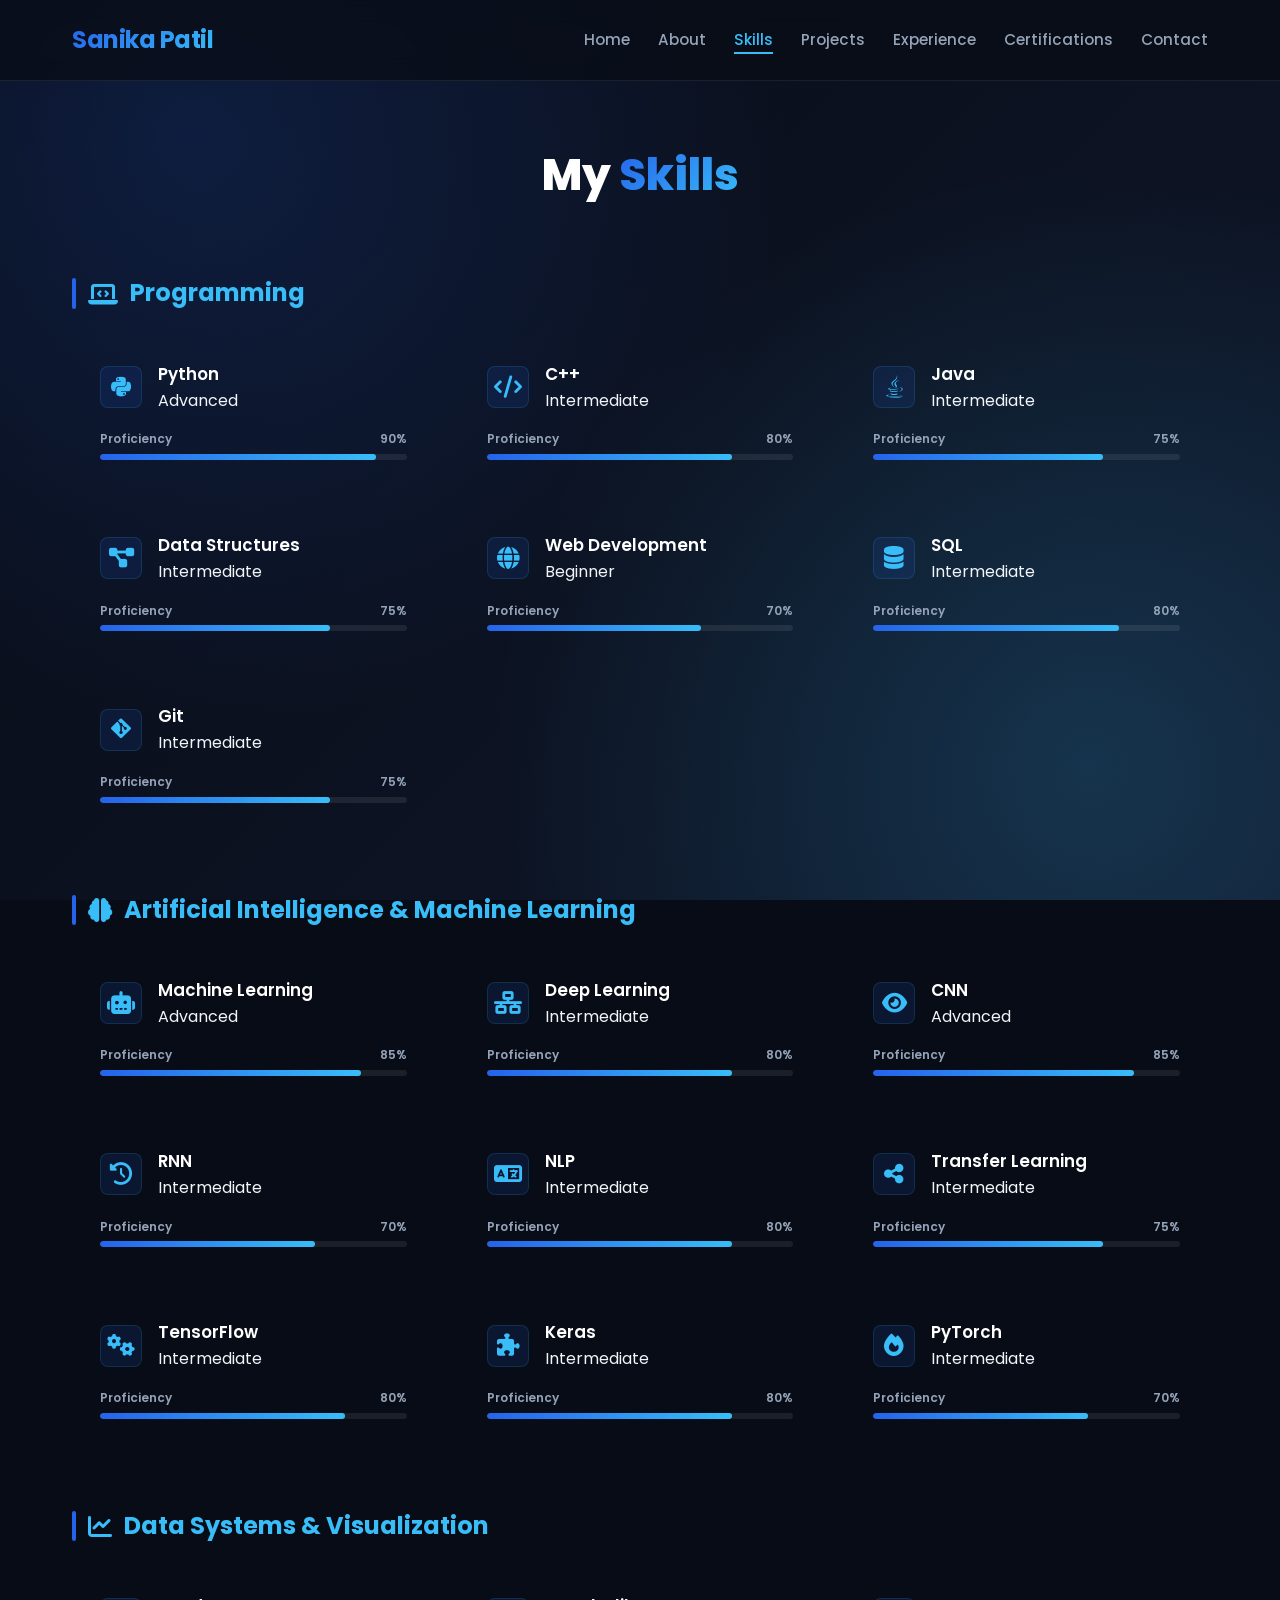
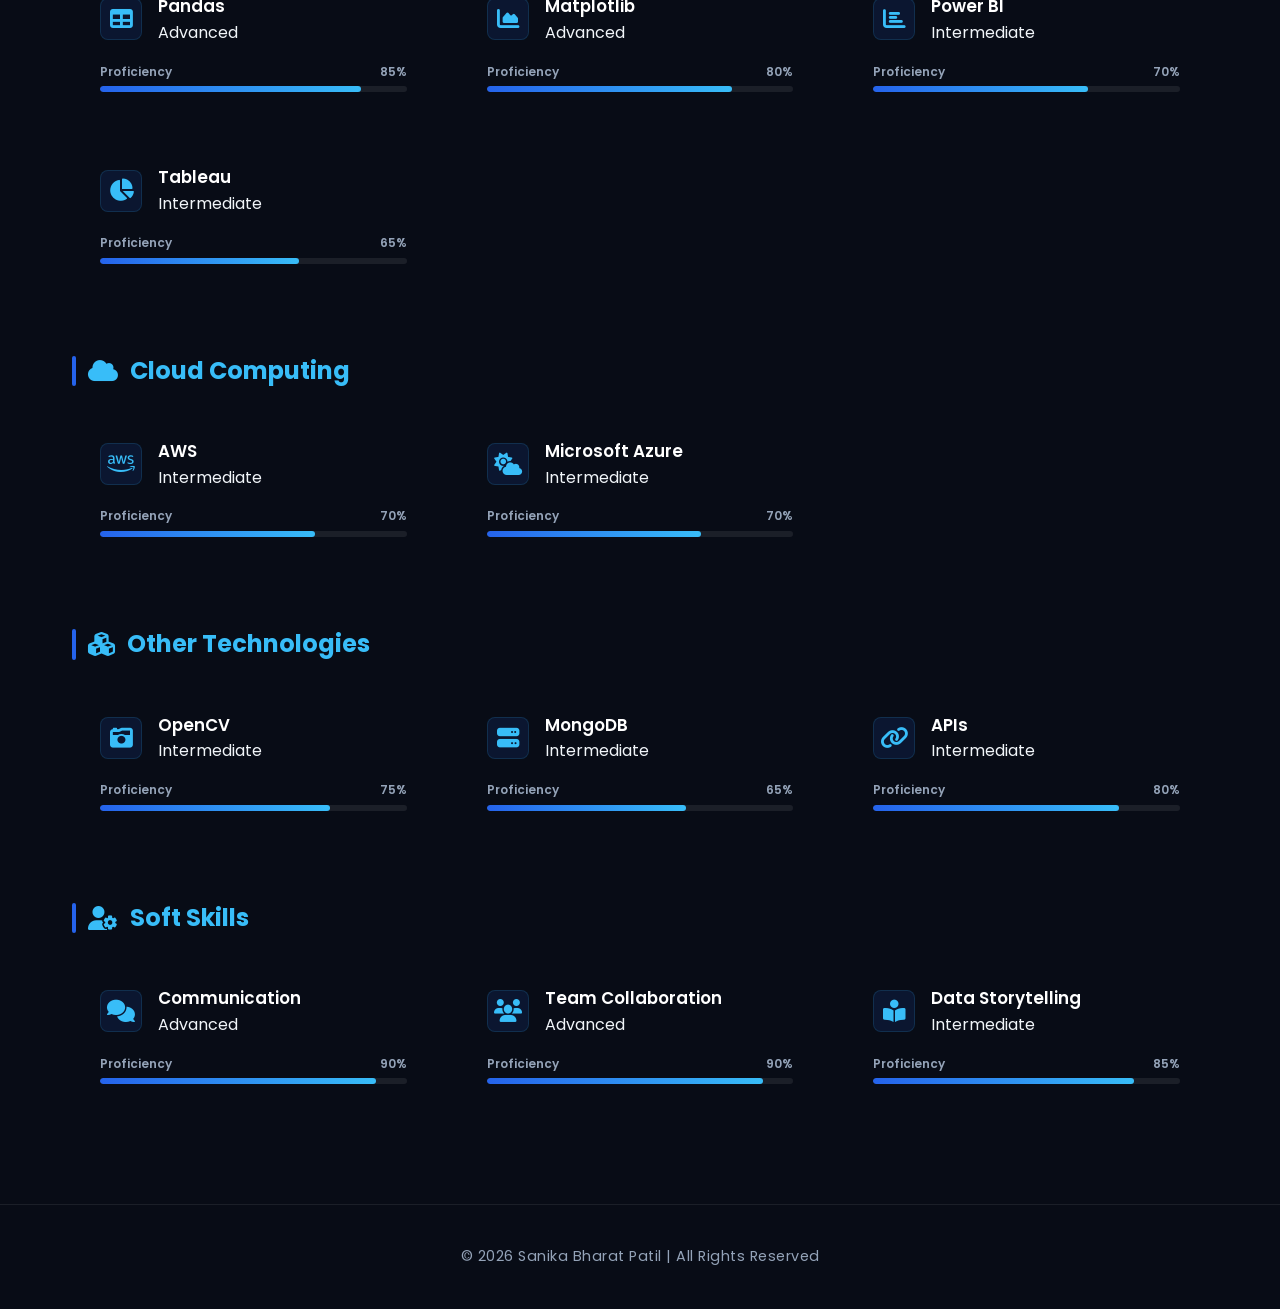
==== commit 4026ff58: "Added Java C++ DS and Web Programming skills" ====
--- a/skills.html
+++ b/skills.html
@@ -1,24 +1,29 @@
 <!DOCTYPE html>
 <html lang="en">
+
 <head>
     <meta charset="UTF-8">
     <meta name="viewport" content="width=device-width, initial-scale=1.0">
-    <meta name="description" content="Technical and soft skills of Sanika Bharat Patil: AI/ML, Python, Cloud computing, Data systems.">
+    <meta name="description"
+        content="Technical and soft skills of Sanika Bharat Patil: AI/ML, Python, Cloud computing, Data systems.">
     <title>Skills | Sanika Bharat Patil</title>
-    
+
     <!-- Custom CSS Link -->
     <link rel="stylesheet" href="css/style.css">
-    
+
     <!-- Font Awesome CDN for Icons -->
-    <link rel="stylesheet" href="https://cdnjs.cloudflare.com/ajax/libs/font-awesome/6.4.0/css/all.min.css" integrity="sha512-iecdLmaskl7CVkqkXNQ/ZH/XLlvWZOJyj7Yy7tcenmpD1ypASozpmT/E0iPtmFIB46ZmdtAc9eNBvH0H/ZpiBw==" crossorigin="anonymous" referrerpolicy="no-referrer" />
+    <link rel="stylesheet" href="https://cdnjs.cloudflare.com/ajax/libs/font-awesome/6.4.0/css/all.min.css"
+        integrity="sha512-iecdLmaskl7CVkqkXNQ/ZH/XLlvWZOJyj7Yy7tcenmpD1ypASozpmT/E0iPtmFIB46ZmdtAc9eNBvH0H/ZpiBw=="
+        crossorigin="anonymous" referrerpolicy="no-referrer" />
 </head>
+
 <body>
 
     <!-- Navigation Header -->
     <header class="navbar">
         <div class="container navbar-container">
             <a href="index.html" class="logo text-gradient-blue">Sanika Patil</a>
-            
+
             <!-- Checkbox Hack for Mobile Menu -->
             <input type="checkbox" id="menu-toggle" class="menu-toggle">
             <label for="menu-toggle" class="menu-btn">
@@ -40,7 +45,7 @@
     </header>
 
     <main>
-        
+
         <!-- PAGE HEADER -->
         <header class="page-header">
             <div class="container">
@@ -51,12 +56,12 @@
         <!-- SKILLS CONTAINER -->
         <section style="padding: 2rem 0 6rem 0;">
             <div class="container skills-section-container">
-                
+
                 <!-- Programming Category -->
                 <div class="skills-category-block">
                     <h2><i class="fa-solid fa-laptop-code"></i> Programming</h2>
                     <div class="skills-grid">
-                        
+
                         <!-- Python -->
                         <div class="skill-detail-card glass-card">
                             <div class="skill-header">
@@ -68,7 +73,77 @@
                             </div>
                             <div class="skill-progress-container">
                                 <div class="progress-label-row"><span>Proficiency</span><span>90%</span></div>
-                                <div class="progress-bar-track"><div class="progress-bar-fill" style="width: 90%;"></div></div>
+                                <div class="progress-bar-track">
+                                    <div class="progress-bar-fill" style="width: 90%;"></div>
+                                </div>
+                            </div>
+                        </div>
+
+                        <!-- C++ -->
+                        <div class="skill-detail-card glass-card">
+                            <div class="skill-header">
+                                <div class="skill-icon-box"><i class="fa-solid fa-code"></i></div>
+                                <div class="skill-info-text">
+                                    <h3>C++</h3>
+                                    <span class="skill-level-text">Intermediate</span>
+                                </div>
+                            </div>
+                            <div class="skill-progress-container">
+                                <div class="progress-label-row"><span>Proficiency</span><span>80%</span></div>
+                                <div class="progress-bar-track">
+                                    <div class="progress-bar-fill" style="width: 80%;"></div>
+                                </div>
+                            </div>
+                        </div>
+
+                        <!-- Java -->
+                        <div class="skill-detail-card glass-card">
+                            <div class="skill-header">
+                                <div class="skill-icon-box"><i class="fa-brands fa-java"></i></div>
+                                <div class="skill-info-text">
+                                    <h3>Java</h3>
+                                    <span class="skill-level-text">Intermediate</span>
+                                </div>
+                            </div>
+                            <div class="skill-progress-container">
+                                <div class="progress-label-row"><span>Proficiency</span><span>75%</span></div>
+                                <div class="progress-bar-track">
+                                    <div class="progress-bar-fill" style="width: 75%;"></div>
+                                </div>
+                            </div>
+                        </div>
+
+                        <!-- Data Structures -->
+                        <div class="skill-detail-card glass-card">
+                            <div class="skill-header">
+                                <div class="skill-icon-box"><i class="fa-solid fa-diagram-project"></i></div>
+                                <div class="skill-info-text">
+                                    <h3>Data Structures</h3>
+                                    <span class="skill-level-text">Intermediate</span>
+                                </div>
+                            </div>
+                            <div class="skill-progress-container">
+                                <div class="progress-label-row"><span>Proficiency</span><span>75%</span></div>
+                                <div class="progress-bar-track">
+                                    <div class="progress-bar-fill" style="width: 75%;"></div>
+                                </div>
+                            </div>
+                        </div>
+
+                        <!-- Web Programming -->
+                        <div class="skill-detail-card glass-card">
+                            <div class="skill-header">
+                                <div class="skill-icon-box"><i class="fa-solid fa-globe"></i></div>
+                                <div class="skill-info-text">
+                                    <h3>Web Development</h3>
+                                    <span class="skill-level-text">Beginner</span>
+                                </div>
+                            </div>
+                            <div class="skill-progress-container">
+                                <div class="progress-label-row"><span>Proficiency</span><span>70%</span></div>
+                                <div class="progress-bar-track">
+                                    <div class="progress-bar-fill" style="width: 70%;"></div>
+                                </div>
                             </div>
                         </div>
 
@@ -83,9 +158,12 @@
                             </div>
                             <div class="skill-progress-container">
                                 <div class="progress-label-row"><span>Proficiency</span><span>80%</span></div>
-                                <div class="progress-bar-track"><div class="progress-bar-fill" style="width: 80%;"></div></div>
-                            </div>
-                        </div>
+                                <div class="progress-bar-track">
+                                    <div class="progress-bar-fill" style="width: 80%;"></div>
+                                </div>
+                            </div>
+                        </div>
+
 
                         <!-- Git -->
                         <div class="skill-detail-card glass-card">
@@ -98,7 +176,9 @@
                             </div>
                             <div class="skill-progress-container">
                                 <div class="progress-label-row"><span>Proficiency</span><span>75%</span></div>
-                                <div class="progress-bar-track"><div class="progress-bar-fill" style="width: 75%;"></div></div>
+                                <div class="progress-bar-track">
+                                    <div class="progress-bar-fill" style="width: 75%;"></div>
+                                </div>
                             </div>
                         </div>
 
@@ -109,7 +189,7 @@
                 <div class="skills-category-block">
                     <h2><i class="fa-solid fa-brain"></i> Artificial Intelligence & Machine Learning</h2>
                     <div class="skills-grid">
-                        
+
                         <!-- Machine Learning -->
                         <div class="skill-detail-card glass-card">
                             <div class="skill-header">
@@ -121,7 +201,9 @@
                             </div>
                             <div class="skill-progress-container">
                                 <div class="progress-label-row"><span>Proficiency</span><span>85%</span></div>
-                                <div class="progress-bar-track"><div class="progress-bar-fill" style="width: 85%;"></div></div>
+                                <div class="progress-bar-track">
+                                    <div class="progress-bar-fill" style="width: 85%;"></div>
+                                </div>
                             </div>
                         </div>
 
@@ -136,7 +218,9 @@
                             </div>
                             <div class="skill-progress-container">
                                 <div class="progress-label-row"><span>Proficiency</span><span>80%</span></div>
-                                <div class="progress-bar-track"><div class="progress-bar-fill" style="width: 80%;"></div></div>
+                                <div class="progress-bar-track">
+                                    <div class="progress-bar-fill" style="width: 80%;"></div>
+                                </div>
                             </div>
                         </div>
 
@@ -151,7 +235,9 @@
                             </div>
                             <div class="skill-progress-container">
                                 <div class="progress-label-row"><span>Proficiency</span><span>85%</span></div>
-                                <div class="progress-bar-track"><div class="progress-bar-fill" style="width: 85%;"></div></div>
+                                <div class="progress-bar-track">
+                                    <div class="progress-bar-fill" style="width: 85%;"></div>
+                                </div>
                             </div>
                         </div>
 
@@ -166,7 +252,9 @@
                             </div>
                             <div class="skill-progress-container">
                                 <div class="progress-label-row"><span>Proficiency</span><span>70%</span></div>
-                                <div class="progress-bar-track"><div class="progress-bar-fill" style="width: 70%;"></div></div>
+                                <div class="progress-bar-track">
+                                    <div class="progress-bar-fill" style="width: 70%;"></div>
+                                </div>
                             </div>
                         </div>
 
@@ -181,7 +269,9 @@
                             </div>
                             <div class="skill-progress-container">
                                 <div class="progress-label-row"><span>Proficiency</span><span>80%</span></div>
-                                <div class="progress-bar-track"><div class="progress-bar-fill" style="width: 80%;"></div></div>
+                                <div class="progress-bar-track">
+                                    <div class="progress-bar-fill" style="width: 80%;"></div>
+                                </div>
                             </div>
                         </div>
 
@@ -196,7 +286,9 @@
                             </div>
                             <div class="skill-progress-container">
                                 <div class="progress-label-row"><span>Proficiency</span><span>75%</span></div>
-                                <div class="progress-bar-track"><div class="progress-bar-fill" style="width: 75%;"></div></div>
+                                <div class="progress-bar-track">
+                                    <div class="progress-bar-fill" style="width: 75%;"></div>
+                                </div>
                             </div>
                         </div>
 
@@ -211,7 +303,9 @@
                             </div>
                             <div class="skill-progress-container">
                                 <div class="progress-label-row"><span>Proficiency</span><span>80%</span></div>
-                                <div class="progress-bar-track"><div class="progress-bar-fill" style="width: 80%;"></div></div>
+                                <div class="progress-bar-track">
+                                    <div class="progress-bar-fill" style="width: 80%;"></div>
+                                </div>
                             </div>
                         </div>
 
@@ -226,7 +320,9 @@
                             </div>
                             <div class="skill-progress-container">
                                 <div class="progress-label-row"><span>Proficiency</span><span>80%</span></div>
-                                <div class="progress-bar-track"><div class="progress-bar-fill" style="width: 80%;"></div></div>
+                                <div class="progress-bar-track">
+                                    <div class="progress-bar-fill" style="width: 80%;"></div>
+                                </div>
                             </div>
                         </div>
 
@@ -241,7 +337,9 @@
                             </div>
                             <div class="skill-progress-container">
                                 <div class="progress-label-row"><span>Proficiency</span><span>70%</span></div>
-                                <div class="progress-bar-track"><div class="progress-bar-fill" style="width: 70%;"></div></div>
+                                <div class="progress-bar-track">
+                                    <div class="progress-bar-fill" style="width: 70%;"></div>
+                                </div>
                             </div>
                         </div>
 
@@ -252,7 +350,7 @@
                 <div class="skills-category-block">
                     <h2><i class="fa-solid fa-chart-line"></i> Data Systems & Visualization</h2>
                     <div class="skills-grid">
-                        
+
                         <!-- Pandas -->
                         <div class="skill-detail-card glass-card">
                             <div class="skill-header">
@@ -264,7 +362,9 @@
                             </div>
                             <div class="skill-progress-container">
                                 <div class="progress-label-row"><span>Proficiency</span><span>85%</span></div>
-                                <div class="progress-bar-track"><div class="progress-bar-fill" style="width: 85%;"></div></div>
+                                <div class="progress-bar-track">
+                                    <div class="progress-bar-fill" style="width: 85%;"></div>
+                                </div>
                             </div>
                         </div>
 
@@ -279,7 +379,9 @@
                             </div>
                             <div class="skill-progress-container">
                                 <div class="progress-label-row"><span>Proficiency</span><span>80%</span></div>
-                                <div class="progress-bar-track"><div class="progress-bar-fill" style="width: 80%;"></div></div>
+                                <div class="progress-bar-track">
+                                    <div class="progress-bar-fill" style="width: 80%;"></div>
+                                </div>
                             </div>
                         </div>
 
@@ -294,7 +396,9 @@
                             </div>
                             <div class="skill-progress-container">
                                 <div class="progress-label-row"><span>Proficiency</span><span>70%</span></div>
-                                <div class="progress-bar-track"><div class="progress-bar-fill" style="width: 70%;"></div></div>
+                                <div class="progress-bar-track">
+                                    <div class="progress-bar-fill" style="width: 70%;"></div>
+                                </div>
                             </div>
                         </div>
 
@@ -309,7 +413,9 @@
                             </div>
                             <div class="skill-progress-container">
                                 <div class="progress-label-row"><span>Proficiency</span><span>65%</span></div>
-                                <div class="progress-bar-track"><div class="progress-bar-fill" style="width: 65%;"></div></div>
+                                <div class="progress-bar-track">
+                                    <div class="progress-bar-fill" style="width: 65%;"></div>
+                                </div>
                             </div>
                         </div>
 
@@ -320,7 +426,7 @@
                 <div class="skills-category-block">
                     <h2><i class="fa-solid fa-cloud"></i> Cloud Computing</h2>
                     <div class="skills-grid">
-                        
+
                         <!-- AWS -->
                         <div class="skill-detail-card glass-card">
                             <div class="skill-header">
@@ -332,7 +438,9 @@
                             </div>
                             <div class="skill-progress-container">
                                 <div class="progress-label-row"><span>Proficiency</span><span>70%</span></div>
-                                <div class="progress-bar-track"><div class="progress-bar-fill" style="width: 70%;"></div></div>
+                                <div class="progress-bar-track">
+                                    <div class="progress-bar-fill" style="width: 70%;"></div>
+                                </div>
                             </div>
                         </div>
 
@@ -347,7 +455,9 @@
                             </div>
                             <div class="skill-progress-container">
                                 <div class="progress-label-row"><span>Proficiency</span><span>70%</span></div>
-                                <div class="progress-bar-track"><div class="progress-bar-fill" style="width: 70%;"></div></div>
+                                <div class="progress-bar-track">
+                                    <div class="progress-bar-fill" style="width: 70%;"></div>
+                                </div>
                             </div>
                         </div>
 
@@ -358,7 +468,7 @@
                 <div class="skills-category-block">
                     <h2><i class="fa-solid fa-cubes"></i> Other Technologies</h2>
                     <div class="skills-grid">
-                        
+
                         <!-- OpenCV -->
                         <div class="skill-detail-card glass-card">
                             <div class="skill-header">
@@ -370,7 +480,9 @@
                             </div>
                             <div class="skill-progress-container">
                                 <div class="progress-label-row"><span>Proficiency</span><span>75%</span></div>
-                                <div class="progress-bar-track"><div class="progress-bar-fill" style="width: 75%;"></div></div>
+                                <div class="progress-bar-track">
+                                    <div class="progress-bar-fill" style="width: 75%;"></div>
+                                </div>
                             </div>
                         </div>
 
@@ -385,7 +497,9 @@
                             </div>
                             <div class="skill-progress-container">
                                 <div class="progress-label-row"><span>Proficiency</span><span>65%</span></div>
-                                <div class="progress-bar-track"><div class="progress-bar-fill" style="width: 65%;"></div></div>
+                                <div class="progress-bar-track">
+                                    <div class="progress-bar-fill" style="width: 65%;"></div>
+                                </div>
                             </div>
                         </div>
 
@@ -400,7 +514,9 @@
                             </div>
                             <div class="skill-progress-container">
                                 <div class="progress-label-row"><span>Proficiency</span><span>80%</span></div>
-                                <div class="progress-bar-track"><div class="progress-bar-fill" style="width: 80%;"></div></div>
+                                <div class="progress-bar-track">
+                                    <div class="progress-bar-fill" style="width: 80%;"></div>
+                                </div>
                             </div>
                         </div>
 
@@ -411,7 +527,7 @@
                 <div class="skills-category-block">
                     <h2><i class="fa-solid fa-user-gear"></i> Soft Skills</h2>
                     <div class="skills-grid">
-                        
+
                         <!-- Communication -->
                         <div class="skill-detail-card glass-card">
                             <div class="skill-header">
@@ -423,7 +539,9 @@
                             </div>
                             <div class="skill-progress-container">
                                 <div class="progress-label-row"><span>Proficiency</span><span>90%</span></div>
-                                <div class="progress-bar-track"><div class="progress-bar-fill" style="width: 90%;"></div></div>
+                                <div class="progress-bar-track">
+                                    <div class="progress-bar-fill" style="width: 90%;"></div>
+                                </div>
                             </div>
                         </div>
 
@@ -438,7 +556,9 @@
                             </div>
                             <div class="skill-progress-container">
                                 <div class="progress-label-row"><span>Proficiency</span><span>90%</span></div>
-                                <div class="progress-bar-track"><div class="progress-bar-fill" style="width: 90%;"></div></div>
+                                <div class="progress-bar-track">
+                                    <div class="progress-bar-fill" style="width: 90%;"></div>
+                                </div>
                             </div>
                         </div>
 
@@ -453,7 +573,9 @@
                             </div>
                             <div class="skill-progress-container">
                                 <div class="progress-label-row"><span>Proficiency</span><span>85%</span></div>
-                                <div class="progress-bar-track"><div class="progress-bar-fill" style="width: 85%;"></div></div>
+                                <div class="progress-bar-track">
+                                    <div class="progress-bar-fill" style="width: 85%;"></div>
+                                </div>
                             </div>
                         </div>
 
@@ -473,4 +595,5 @@
     </footer>
 
 </body>
-</html>
+
+</html>
